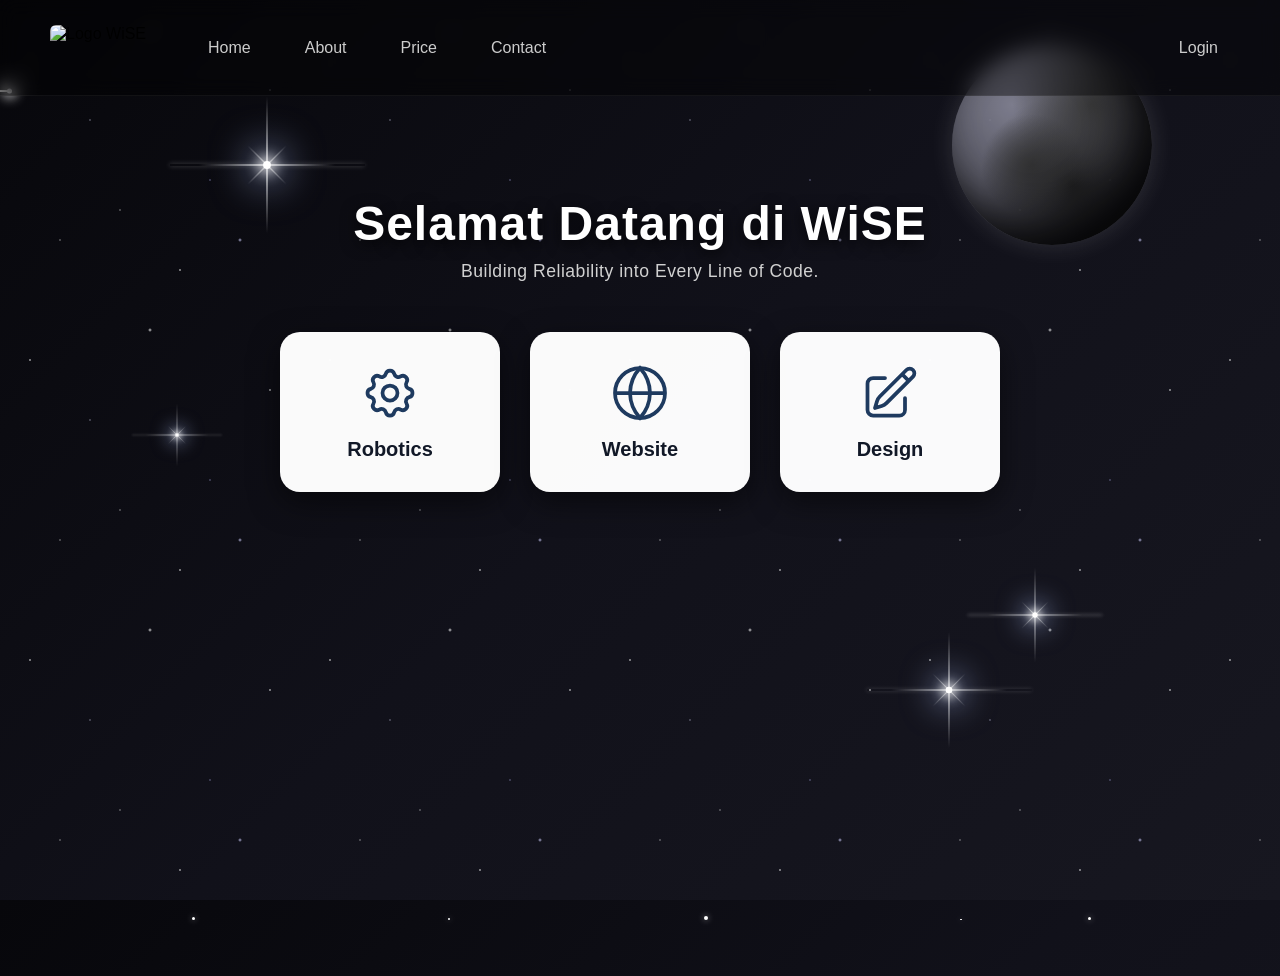
==== index.html @ 10d4422b "Add files via upload" ====
<!DOCTYPE html>
<html lang="id">
<head>
    <meta charset="UTF-8">
    <meta name="viewport" content="width=device-width, initial-scale=1.0">
    <title>Landing Page On Progress</title>
    <style>
        /* Mengatur dasar halaman */
        * {
            margin: 0;
            padding: 0;
            box-sizing: border-box;
            font-family: 'Segoe UI', Tahoma, Geneva, Verdana, sans-serif;
        }

        body {
            /* Latar belakang malam pekat */
            background: linear-gradient(135deg, #07070b 0%, #11111a 50%, #171720 100%);
            min-height: 100vh;
            position: relative;
            overflow: hidden; 
        }

        /* --- Latar Belakang Bintang Statis --- */
        .static-stars {
            position: absolute;
            top: 0; left: 0; width: 100%; height: 100%;
            z-index: 0;
            pointer-events: none;
            background-image: 
                radial-gradient(1.5px 1.5px at 10% 20%, #ffffff, rgba(0,0,0,0)),
                radial-gradient(1px 1px at 30% 40%, #e0e0ff, rgba(0,0,0,0)),
                radial-gradient(2px 2px at 50% 10%, #ffffff, rgba(0,0,0,0)),
                radial-gradient(1px 1px at 70% 60%, #c0c0ff, rgba(0,0,0,0)),
                radial-gradient(1.5px 1.5px at 90% 30%, #ffffff, rgba(0,0,0,0)),
                radial-gradient(1px 1px at 20% 80%, #ffffff, rgba(0,0,0,0)),
                radial-gradient(2px 2px at 80% 80%, #d0d0ff, rgba(0,0,0,0)),
                radial-gradient(1px 1px at 40% 70%, #ffffff, rgba(0,0,0,0)),
                radial-gradient(1.5px 1.5px at 60% 90%, #ffffff, rgba(0,0,0,0));
            background-repeat: repeat;
            background-size: 300px 300px;
            opacity: 0.8;
        }

        /* --- Bintang Terang (Lens Flare) Realistis dengan Animasi Floating --- */
        .bright-star {
            position: absolute;
            width: 150px;
            height: 150px;
            z-index: 0;
            pointer-events: none;
            animation: floatStar 5s ease-in-out infinite alternate;
        }
        .bright-star .core {
            position: absolute;
            top: 50%; left: 50%;
            transform: translate(-50%, -50%);
            width: 6px; height: 6px;
            background: #ffffff;
            border-radius: 50%;
            box-shadow: 0 0 10px 4px rgba(255, 255, 255, 0.9), 0 0 30px 10px rgba(180, 200, 255, 0.6);
        }
        .bright-star .rays {
            position: absolute;
            top: 50%; left: 50%;
            transform: translate(-50%, -50%);
            width: 100%; height: 1px;
            background: radial-gradient(circle, rgba(255,255,255,1) 0%, rgba(255,255,255,0) 70%);
            box-shadow: 0 0 4px rgba(255,255,255,0.4);
        }
        .bright-star .rays::after {
            content: ''; position: absolute; top: 0; left: 0;
            width: 100%; height: 100%; background: inherit; transform: rotate(90deg);
        }
        .bright-star .diagonal-rays {
            position: absolute;
            top: 50%; left: 50%;
            transform: translate(-50%, -50%) rotate(45deg);
            width: 40%; height: 1px;
            background: radial-gradient(circle, rgba(255,255,255,0.6) 0%, rgba(255,255,255,0) 70%);
        }
        .bright-star .diagonal-rays::after {
            content: ''; position: absolute; top: 0; left: 0;
            width: 100%; height: 100%; background: inherit; transform: rotate(90deg);
        }
        
        .bs-1 { top: 10%; left: 15%; transform: scale(1.3); animation-delay: 0s; }
        .bs-2 { top: 60%; left: 75%; transform: scale(0.9); animation-delay: 1.5s; }
        .bs-3 { bottom: 15%; right: 20%; transform: scale(1.1); animation-delay: 3s; }
        .bs-4 { top: 40%; left: 8%; transform: scale(0.6); animation-delay: 2s; }

        @keyframes floatStar {
            0% { transform: translateY(0px) scale(var(--s, 1)); }
            100% { transform: translateY(-15px) scale(var(--s, 1)); }
        }

        /* --- Elemen Bulan dengan Animasi Berputar --- */
        .moon {
            position: absolute;
            top: 5%; right: 10%;
            width: 200px; height: 200px;
            border-radius: 50%;
            background: 
                radial-gradient(circle at 30% 30%, transparent 0%, rgba(0,0,0,0.6) 80%),
                radial-gradient(circle at 40% 60%, #444 0%, transparent 30%),
                radial-gradient(circle at 70% 30%, #555 0%, transparent 40%),
                radial-gradient(circle at 60% 70%, #333 0%, transparent 50%),
                #888899; 
            box-shadow: inset -20px -20px 40px rgba(0, 0, 0, 0.9), 0 0 25px rgba(255, 255, 255, 0.15); 
            z-index: 0; pointer-events: none; opacity: 0.9;
            animation: rotateMoon 30s linear infinite; /* Animasi berputar */
        }

        @keyframes rotateMoon {
            0% { transform: rotate(0deg); }
            100% { transform: rotate(360deg); }
        }

        /* --- Animasi Bintang Jatuh --- */
        .shooting-star-container {
            position: absolute; top: 0; left: 0; width: 100%; height: 100%;
            z-index: 0; pointer-events: none;
        }
        .shooting-star {
            position: absolute; width: 140px; height: 1.5px;
            background: linear-gradient(90deg, rgba(255,255,255,0) 0%, rgba(255,255,255,1) 100%);
            border-radius: 999px; top: var(--start-y); left: var(--start-x);
            animation: shoot var(--duration) infinite linear; animation-delay: var(--delay);
        }
        .shooting-star::after {
            content: ''; position: absolute; top: 50%; right: 0; 
            transform: translateY(-50%); width: 5px; height: 5px;
            background: #fff; border-radius: 50%; box-shadow: 0 0 12px 4px rgba(255, 255, 255, 0.9);
        }
        .star-1 { --angle: 25deg; --start-x: -10%; --start-y: 10%; --duration: 2s; --delay: 0s; }
        .star-2 { --angle: 145deg; --start-x: 90%; --start-y: -10%; --duration: 2.5s; --delay: 1.2s; }
        .star-3 { --angle: 60deg; --start-x: 40%; --start-y: -10%; --duration: 1.8s; --delay: 2.5s; }
        .star-4 { --angle: 170deg; --start-x: 110%; --start-y: 40%; --duration: 3s; --delay: 0.8s; }

        @keyframes shoot {
            0% { transform: rotate(var(--angle)) translateX(0); opacity: 0; }
            10% { opacity: 1; }
            70% { opacity: 1; }
            100% { transform: rotate(var(--angle)) translateX(150vw); opacity: 0; }
        }

        /* --- Animasi Partikel Naik (Salju) --- */
        .snow-container {
            position: absolute; top: 0; left: 0; width: 100%; height: 100%;
            z-index: 0; pointer-events: none;
        }
        .snow {
            position: absolute; bottom: -20px; background: #ffffff;
            border-radius: 50%; box-shadow: 0 0 6px rgba(255, 255, 255, 0.6);
            animation: floatUp infinite linear;
        }
        @keyframes floatUp {
            0% { transform: translateY(0); opacity: 0; }
            10% { opacity: 0.5; }
            90% { opacity: 0.5; }
            100% { transform: translateY(-105vh); opacity: 0; }
        }
        .s1 { width: 3px; height: 3px; left: 15%; animation-duration: 12s; animation-delay: 0s; }
        .s2 { width: 2px; height: 2px; left: 35%; animation-duration: 16s; animation-delay: 4s; }
        .s3 { width: 4px; height: 4px; left: 55%; animation-duration: 14s; animation-delay: 2s; }
        .s4 { width: 1.5px; height: 1.5px; left: 75%; animation-duration: 18s; animation-delay: 7s; }
        .s5 { width: 3px; height: 3px; left: 85%; animation-duration: 13s; animation-delay: 1s; }

        /* --- Styling Header --- */
        header {
            position: relative; z-index: 10; display: flex; align-items: center;
            padding: 25px 50px; background: rgba(0, 0, 0, 0.4); 
            backdrop-filter: blur(10px); border-bottom: 1px solid rgba(255, 255, 255, 0.05);
        }
        
        .logo-img {
            height: 45px;
            width: auto;
            margin-right: 50px;
            cursor: pointer;
            border-radius: 6px;
            transition: transform 0.3s ease, box-shadow 0.3s ease;
        }
        .logo-img:hover {
            transform: scale(1.05);
            box-shadow: 0 0 15px rgba(255, 255, 255, 0.3);
        }

        .main-nav { display: flex; gap: 30px; }
        .login-nav { margin-left: auto; display: flex; }
        nav a { position: relative; padding: 8px 12px; color: #cccccc; text-decoration: none; font-size: 16px; font-weight: 500; transition: color 0.3s ease; cursor: pointer; }
        nav a::before, nav a::after { content: ''; position: absolute; width: 10px; height: 10px; opacity: 0; transition: all 0.3s ease; }
        nav a::before { top: 0; left: 0; border-top: 2px solid white; border-left: 2px solid white; }
        nav a::after { bottom: 0; right: 0; border-bottom: 2px solid white; border-right: 2px solid white; }
        nav a:hover { color: #ffffff; }
        nav a:hover::before { top: -4px; left: -4px; opacity: 1; }
        nav a:hover::after { bottom: -4px; right: -4px; opacity: 1; }

        /* --- KONTEN HERO & KARTU LAYANAN --- */
        .hero-section {
            position: relative;
            z-index: 1;
            text-align: center;
            color: white;
            padding-top: 100px;
        }

        .hero-section h1 {
            font-size: 3em;
            font-weight: 800;
            letter-spacing: 1px;
            text-shadow: 0 4px 15px rgba(0,0,0,0.8);
            margin-bottom: 10px;
        }

        .hero-section p.subtitle {
            color: #d1d1d1;
            font-size: 1.1em;
            letter-spacing: 0.5px;
            margin-bottom: 50px;
        }

        /* Container Kartu Pilihan */
        .services-container {
            display: flex;
            justify-content: center;
            align-items: center;
            gap: 30px;
            flex-wrap: wrap; 
            max-width: 900px;
            margin: 0 auto;
        }

        /* Desain Kartu (Glassmorphism & Interaktif) */
        .service-card {
            background: rgba(255, 255, 255, 0.98);
            width: 220px;
            height: 160px;
            border-radius: 20px;
            display: flex;
            flex-direction: column;
            align-items: center;
            justify-content: center;
            cursor: pointer;
            transition: all 0.4s cubic-bezier(0.175, 0.885, 0.32, 1.275); 
            box-shadow: 0 10px 30px rgba(0, 0, 0, 0.5);
            position: relative;
            overflow: hidden;
            border: 2px solid transparent;
        }

        .service-card svg {
            width: 60px;
            height: 60px;
            color: #1e3a5f; 
            margin-bottom: 15px;
            transition: all 0.4s ease;
        }

        .service-card h3 {
            color: #111827;
            font-size: 20px;
            font-weight: 800;
            z-index: 1;
        }

        .service-card:hover {
            transform: translateY(-12px) scale(1.03);
            border-color: rgba(255, 255, 255, 0.5);
            box-shadow: 0 20px 40px rgba(255, 255, 255, 0.15), 0 0 20px rgba(96, 239, 255, 0.2);
        }

        .service-card:hover svg {
            transform: scale(1.15) rotate(5deg);
            color: #2563eb; 
        }

        /* --- ELEMEN ASTRONOT DIPERBESAR 2X LIPAT LAGI (760px) --- */
        .astronaut {
            position: absolute;
            width: 700px; /* Diperbesar 2x lipat dari 380px */
            z-index: -20  ;
             left: 1200px;
             top: 452px;
            pointer-events: none;
            animation: floatAstronaut 6s ease-in-out infinite alternate;
        }

        .astronaut-left {
            bottom: -80px;
            left: -80px;
            transform: rotate(-10deg);
            animation-delay: 0s;
        }

        .astronaut-right {
            bottom: -80px;
            right: -80px;
            transform: rotate(10deg);
            animation-delay: 3s; 
        }

        @keyframes floatAstronaut {
            0% {
                transform: translateY(0px) rotate(var(--rot, -10deg));
            }
            100% {
                transform: translateY(-25px) rotate(calc(var(--rot, -10deg) + 5deg));
            }
        }

        /* --- Styling Pop-Up (Modal) --- */
        .modal-overlay {
            display: none; position: fixed; top: 0; left: 0; width: 100%; height: 100%;
            background: rgba(0, 0, 0, 0.7); backdrop-filter: blur(5px);
            z-index: 100; justify-content: center; align-items: center;
        }
        .modal-content {
            background: #1a1a1a; color: white; padding: 40px; border-radius: 12px;
            text-align: center; box-shadow: 0 10px 30px rgba(0,0,0,0.5);
            border: 1px solid #333; max-width: 400px; position: relative;
            animation: popIn 0.3s ease-out;
        }
        .modal-content h3 { margin-bottom: 15px; color: #ff4757; }
        .close-btn { position: absolute; top: 15px; right: 20px; font-size: 24px; cursor: pointer; color: #aaa; transition: color 0.3s; }
        .close-btn:hover { color: white; }
        @keyframes popIn { from { transform: scale(0.8); opacity: 0; } to { transform: scale(1); opacity: 1; } }
    </style>
</head>
<body>

    <!-- Animasi Latar Belakang -->
    <div class="static-stars"></div>
    
    <!-- Bintang (+) dengan Animasi Floating -->
    <div class="bright-star bs-1" style="--s: 1.3;"><div class="core"></div><div class="rays"></div><div class="diagonal-rays"></div></div>
    <div class="bright-star bs-2" style="--s: 0.9;"><div class="core"></div><div class="rays"></div><div class="diagonal-rays"></div></div>
    <div class="bright-star bs-3" style="--s: 1.1;"><div class="core"></div><div class="rays"></div><div class="diagonal-rays"></div></div>
    <div class="bright-star bs-4" style="--s: 0.6;"><div class="core"></div><div class="rays"></div><div class="diagonal-rays"></div></div>
    
    <!-- Bulan Berputar -->
    <div class="moon"></div>

    <div class="shooting-star-container">
        <div class="shooting-star star-1"></div><div class="shooting-star star-2"></div>
        <div class="shooting-star star-3"></div><div class="shooting-star star-4"></div>
    </div>
    <div class="snow-container">
        <div class="snow s1"></div><div class="snow s2"></div><div class="snow s3"></div>
        <div class="snow s4"></div><div class="snow s5"></div>
    </div>

    <!-- Elemen Gambar Astronot Jumbo (760px) di Kiri & Kanan Bawah -->
    <img src="WiSE (1).jpg" alt="Astronot Kiri" class="astronaut astronaut-left" style="--rot: -10deg;" onerror="this.style.display='none'">
    <img src="WiSE (2).jpg" alt="Astronot Kanan" class="astronaut astronaut-right" style="--rot: 10deg;" onerror="this.style.display='none'">

    <!-- Header / Navigasi -->
    <header>
        <img src="logo.jpg" alt="Logo WiSE" class="logo-img" onclick="showPopup()">
        <nav class="main-nav">
            <a onclick="showPopup()">Home</a>
            <a onclick="showPopup()">About</a>
            <a onclick="showPopup()">Price</a>
            <a onclick="showPopup()">Contact</a>
        </nav>
        <nav class="login-nav">
            <a onclick="showPopup()">Login</a>
        </nav>
    </header>

    <!-- Konten Tengah Utama -->
    <div class="hero-section">
        <h1>Selamat Datang di WiSE</h1>
        <p class="subtitle">Building Reliability into Every Line of Code.</p>
        
        <div class="services-container">
            <!-- Kartu 1: Robotics -->
            <div class="service-card" onclick="showPopup()">
                <svg xmlns="http://www.w3.org/2000/svg" fill="none" viewBox="0 0 24 24" stroke="currentColor" stroke-width="1.5">
                    <path stroke-linecap="round" stroke-linejoin="round" d="M10.325 4.317c.426-1.756 2.924-1.756 3.35 0a1.724 1.724 0 002.573 1.066c1.543-.94 3.31.826 2.37 2.37a1.724 1.724 0 001.065 2.572c1.756.426 1.756 2.924 0 3.35a1.724 1.724 0 00-1.066 2.573c.94 1.543-.826 3.31-2.37 2.37a1.724 1.724 0 00-2.572 1.065c-.426 1.756-2.924 1.756-3.35 0a1.724 1.724 0 00-2.573-1.066c-1.543.94-3.31-.826-2.37-2.37a1.724 1.724 0 00-1.065-2.572c-1.756-.426-1.756-2.924 0-3.35a1.724 1.724 0 001.066-2.573c-.94-1.543.826-3.31 2.37-2.37.996.608 2.296.07 2.572-1.065z" />
                    <path stroke-linecap="round" stroke-linejoin="round" d="M15 12a3 3 0 11-6 0 3 3 0 016 0z" />
                </svg>
                <h3>Robotics</h3>
            </div>

            <!-- Kartu 2: Website -->
            <div class="service-card" onclick="showPopup()">
                <svg xmlns="http://www.w3.org/2000/svg" fill="none" viewBox="0 0 24 24" stroke="currentColor" stroke-width="1.5">
                    <circle cx="12" cy="12" r="10"></circle>
                    <line x1="2" y1="12" x2="22" y2="12"></line>
                    <path d="M12 2a15.3 15.3 0 0 1 4 10 15.3 15.3 0 0 1-4 10 15.3 15.3 0 0 1-4-10 15.3 15.3 0 0 1 4-10z"></path>
                </svg>
                <h3>Website</h3>
            </div>

            <!-- Kartu 3: Design -->
            <div class="service-card" onclick="showPopup()">
                <svg xmlns="http://www.w3.org/2000/svg" fill="none" viewBox="0 0 24 24" stroke="currentColor" stroke-width="1.5">
                    <path stroke-linecap="round" stroke-linejoin="round" d="M16.862 4.487l1.687-1.688a1.875 1.875 0 112.652 2.652L10.582 16.07a4.5 4.5 0 01-1.897 1.13L6 18l.8-2.685a4.5 4.5 0 011.13-1.897l8.932-8.931zm0 0L19.5 7.125M18 14v4.75A2.25 2.25 0 0115.75 21H5.25A2.25 2.25 0 013 18.75V8.25A2.25 2.25 0 015.25 6H10" />
                </svg>
                <h3>Design</h3>
            </div>
        </div>
    </div>

    <!-- Pop-Up Modal -->
    <div class="modal-overlay" id="popupModal">
        <div class="modal-content">
            <span class="close-btn" onclick="closePopup()">&times;</span>
            <h3>Oops!</h3>
            <p>Halaman Belum Tersedia karena Website masih <strong>On progress</strong>.</p>
        </div>
    </div>

    <!-- Script JavaScript untuk Pop-Up -->
    <script>
        const modal = document.getElementById('popupModal');

        function showPopup() {
            modal.style.display = 'flex';
        }

        function closePopup() {
            modal.style.display = 'none';
        }

        window.onclick = function(event) {
            if (event.target === modal) {
                modal.style.display = 'none';
            }
        }
    </script>

</body>
</html>
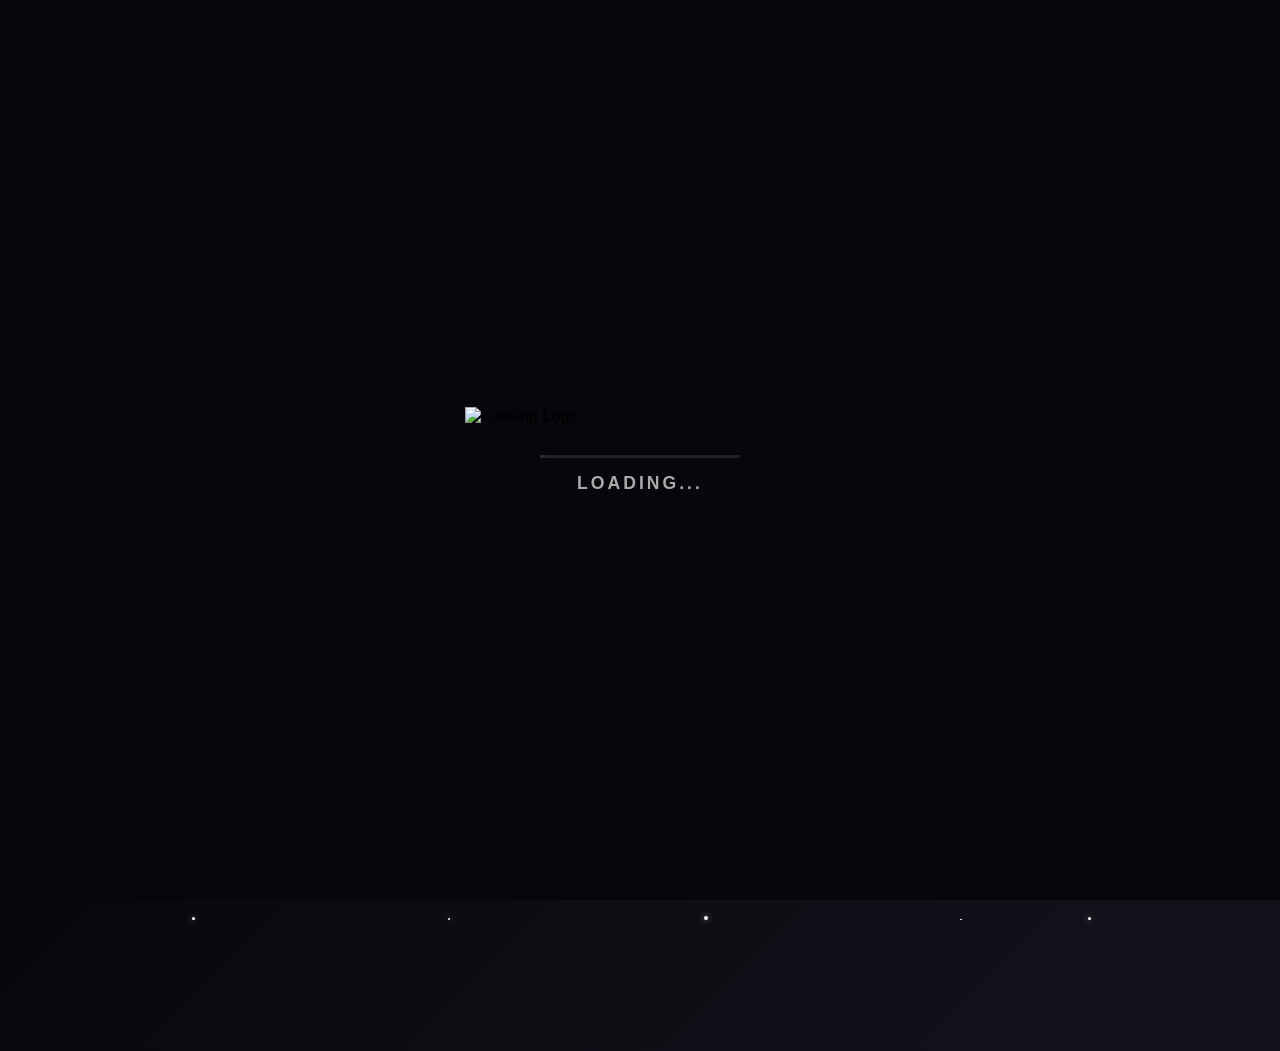
==== commit 23a97572: "Update print statement from 'Hello' to 'Goodbye'" ====
--- a/index.html
+++ b/index.html
@@ -3,7 +3,7 @@
 <head>
     <meta charset="UTF-8">
     <meta name="viewport" content="width=device-width, initial-scale=1.0">
-    <title>Landing Page On Progress</title>
+    <title>Landing Page - WiSE</title>
     <style>
         /* Mengatur dasar halaman */
         * {
@@ -11,22 +11,86 @@
             padding: 0;
             box-sizing: border-box;
             font-family: 'Segoe UI', Tahoma, Geneva, Verdana, sans-serif;
+            scroll-behavior: smooth;
         }
 
         body {
-            /* Latar belakang malam pekat */
             background: linear-gradient(135deg, #07070b 0%, #11111a 50%, #171720 100%);
             min-height: 100vh;
             position: relative;
-            overflow: hidden; 
+            overflow-x: hidden; 
+        }
+
+        /* --- ANIMASI LOADING (PRELOADER) --- */
+        #preloader {
+            position: fixed;
+            top: 0;
+            left: 0;
+            width: 100%;
+            height: 100%;
+            background-color: #07070b;
+            z-index: 99999;
+            display: flex;
+            flex-direction: column;
+            justify-content: center;
+            align-items: center;
+            transition: opacity 0.8s ease, visibility 0.8s ease;
+        }
+
+        .preloader-logo {
+            width: 350px;
+            max-width: 80%;
+            animation: pulseLogo 1.5s infinite alternate ease-in-out;
+        }
+
+        @keyframes pulseLogo {
+            0% { transform: scale(0.95); opacity: 0.8; }
+            100% { transform: scale(1.05); opacity: 1; }
+        }
+
+        .loader-line {
+            width: 200px;
+            height: 3px;
+            background: rgba(255, 255, 255, 0.1);
+            margin-top: 30px;
+            position: relative;
+            overflow: hidden;
+            border-radius: 5px;
+        }
+
+        .loader-line::after {
+            content: '';
+            position: absolute;
+            top: 0; left: -50%; width: 50%; height: 100%;
+            background: #60efff;
+            box-shadow: 0 0 10px #60efff;
+            animation: slideLine 1.5s infinite ease-in-out;
+        }
+
+        @keyframes slideLine {
+            0% { left: -50%; }
+            100% { left: 100%; }
+        }
+
+        .loading-text {
+            color: #aaaaaa;
+            margin-top: 15px;
+            font-size: 1.1em;
+            letter-spacing: 3px;
+            font-weight: 600;
+            animation: blinkText 1.5s infinite;
+        }
+
+        @keyframes blinkText {
+            0%, 100% { opacity: 1; }
+            50% { opacity: 0.4; }
         }
 
         /* --- Latar Belakang Bintang Statis --- */
         .static-stars {
             position: absolute;
             top: 0; left: 0; width: 100%; height: 100%;
-            z-index: 0;
-            pointer-events: none;
+            z-index: 0; pointer-events: none;
             background-image: 
                 radial-gradient(1.5px 1.5px at 10% 20%, #ffffff, rgba(0,0,0,0)),
                 radial-gradient(1px 1px at 30% 40%, #e0e0ff, rgba(0,0,0,0)),
@@ -44,28 +108,17 @@
 
         /* --- Bintang Terang (Lens Flare) Realistis dengan Animasi Floating --- */
         .bright-star {
-            position: absolute;
-            width: 150px;
-            height: 150px;
-            z-index: 0;
-            pointer-events: none;
-            animation: floatStar 5s ease-in-out infinite alternate;
+            position: absolute; width: 150px; height: 150px; z-index: 0;
+            pointer-events: none; animation: floatStar 5s ease-in-out infinite alternate;
         }
         .bright-star .core {
-            position: absolute;
-            top: 50%; left: 50%;
-            transform: translate(-50%, -50%);
-            width: 6px; height: 6px;
-            background: #ffffff;
-            border-radius: 50%;
+            position: absolute; top: 50%; left: 50%; transform: translate(-50%, -50%);
+            width: 6px; height: 6px; background: #ffffff; border-radius: 50%;
             box-shadow: 0 0 10px 4px rgba(255, 255, 255, 0.9), 0 0 30px 10px rgba(180, 200, 255, 0.6);
         }
         .bright-star .rays {
-            position: absolute;
-            top: 50%; left: 50%;
-            transform: translate(-50%, -50%);
-            width: 100%; height: 1px;
-            background: radial-gradient(circle, rgba(255,255,255,1) 0%, rgba(255,255,255,0) 70%);
+            position: absolute; top: 50%; left: 50%; transform: translate(-50%, -50%);
+            width: 100%; height: 1px; background: radial-gradient(circle, rgba(255,255,255,1) 0%, rgba(255,255,255,0) 70%);
             box-shadow: 0 0 4px rgba(255,255,255,0.4);
         }
         .bright-star .rays::after {
@@ -73,11 +126,8 @@
             width: 100%; height: 100%; background: inherit; transform: rotate(90deg);
         }
         .bright-star .diagonal-rays {
-            position: absolute;
-            top: 50%; left: 50%;
-            transform: translate(-50%, -50%) rotate(45deg);
-            width: 40%; height: 1px;
-            background: radial-gradient(circle, rgba(255,255,255,0.6) 0%, rgba(255,255,255,0) 70%);
+            position: absolute; top: 50%; left: 50%; transform: translate(-50%, -50%) rotate(45deg);
+            width: 40%; height: 1px; background: radial-gradient(circle, rgba(255,255,255,0.6) 0%, rgba(255,255,255,0) 70%);
         }
         .bright-star .diagonal-rays::after {
             content: ''; position: absolute; top: 0; left: 0;
@@ -96,10 +146,7 @@
 
         /* --- Elemen Bulan dengan Animasi Berputar --- */
         .moon {
-            position: absolute;
-            top: 5%; right: 10%;
-            width: 200px; height: 200px;
-            border-radius: 50%;
+            position: absolute; top: 5%; right: 10%; width: 150px; height: 150px; border-radius: 50%;
             background: 
                 radial-gradient(circle at 30% 30%, transparent 0%, rgba(0,0,0,0.6) 80%),
                 radial-gradient(circle at 40% 60%, #444 0%, transparent 30%),
@@ -108,7 +155,7 @@
                 #888899; 
             box-shadow: inset -20px -20px 40px rgba(0, 0, 0, 0.9), 0 0 25px rgba(255, 255, 255, 0.15); 
             z-index: 0; pointer-events: none; opacity: 0.9;
-            animation: rotateMoon 30s linear infinite; /* Animasi berputar */
+            animation: rotateMoon 30s linear infinite;
         }
 
         @keyframes rotateMoon {
@@ -118,8 +165,7 @@
 
         /* --- Animasi Bintang Jatuh --- */
         .shooting-star-container {
-            position: absolute; top: 0; left: 0; width: 100%; height: 100%;
-            z-index: 0; pointer-events: none;
+            position: absolute; top: 0; left: 0; width: 100%; height: 100%; z-index: 0; pointer-events: none;
         }
         .shooting-star {
             position: absolute; width: 140px; height: 1.5px;
@@ -128,8 +174,7 @@
             animation: shoot var(--duration) infinite linear; animation-delay: var(--delay);
         }
         .shooting-star::after {
-            content: ''; position: absolute; top: 50%; right: 0; 
-            transform: translateY(-50%); width: 5px; height: 5px;
+            content: ''; position: absolute; top: 50%; right: 0; transform: translateY(-50%); width: 5px; height: 5px;
             background: #fff; border-radius: 50%; box-shadow: 0 0 12px 4px rgba(255, 255, 255, 0.9);
         }
         .star-1 { --angle: 25deg; --start-x: -10%; --start-y: 10%; --duration: 2s; --delay: 0s; }
@@ -144,10 +189,9 @@
             100% { transform: rotate(var(--angle)) translateX(150vw); opacity: 0; }
         }
 
-        /* --- Animasi Partikel Naik (Salju) --- */
+        /* --- Animasi Partikel Salju --- */
         .snow-container {
-            position: absolute; top: 0; left: 0; width: 100%; height: 100%;
-            z-index: 0; pointer-events: none;
+            position: absolute; top: 0; left: 0; width: 100%; height: 100%; z-index: 0; pointer-events: none;
         }
         .snow {
             position: absolute; bottom: -20px; background: #ffffff;
@@ -169,24 +213,19 @@
         /* --- Styling Header --- */
         header {
             position: relative; z-index: 10; display: flex; align-items: center;
-            padding: 25px 50px; background: rgba(0, 0, 0, 0.4); 
+            padding: 20px 50px; background: rgba(0, 0, 0, 0.4); 
             backdrop-filter: blur(10px); border-bottom: 1px solid rgba(255, 255, 255, 0.05);
         }
         
         .logo-img {
-            height: 45px;
-            width: auto;
-            margin-right: 50px;
-            cursor: pointer;
-            border-radius: 6px;
-            transition: transform 0.3s ease, box-shadow 0.3s ease;
+            height: 60px; width: auto; cursor: pointer;
+            border-radius: 6px; transition: transform 0.3s ease, box-shadow 0.3s ease;
         }
         .logo-img:hover {
-            transform: scale(1.05);
-            box-shadow: 0 0 15px rgba(255, 255, 255, 0.3);
-        }
-
-        .main-nav { display: flex; gap: 30px; }
+            transform: scale(1.1); box-shadow: 0 0 15px rgba(255, 255, 255, 0.3);
+        }
+
+        .main-nav { display: flex; gap: 30px; margin-left: 30px; }
         .login-nav { margin-left: auto; display: flex; }
         nav a { position: relative; padding: 8px 12px; color: #cccccc; text-decoration: none; font-size: 16px; font-weight: 500; transition: color 0.3s ease; cursor: pointer; }
         nav a::before, nav a::after { content: ''; position: absolute; width: 10px; height: 10px; opacity: 0; transition: all 0.3s ease; }
@@ -196,149 +235,116 @@
         nav a:hover::before { top: -4px; left: -4px; opacity: 1; }
         nav a:hover::after { bottom: -4px; right: -4px; opacity: 1; }
 
-        /* --- KONTEN HERO & KARTU LAYANAN --- */
+        /* --- KONTEN HERO --- */
         .hero-section {
-            position: relative;
-            z-index: 1;
+            position: relative; z-index: 1; text-align: center; color: white; padding-top: 80px; padding-bottom: 80px;
+        }
+
+        .hero-section h1 {
+            font-size: 3.8em; font-weight: 800; letter-spacing: 1.5px;
+            text-shadow: 0 4px 15px rgba(0,0,0,0.8); margin-bottom: 10px;
+        }
+
+        .hero-section p.subtitle {
+            color: #d1d1d1; font-size: 1.4em; letter-spacing: 0.5px; margin-bottom: 60px;
+        }
+
+        /* --- DESAIN KARTU LAYANAN --- */
+        .services-container {
+            display: flex; justify-content: center; align-items: center;
+            gap: 40px; flex-wrap: wrap; max-width: 1200px; margin: 0 auto;
+        }
+
+        .service-card {
+            background: rgba(255, 255, 255, 0.95);
+            backdrop-filter: blur(8px);
+            width: 320px; 
+            height: 260px;
+            border-radius: 24px;
+            display: flex; flex-direction: column; align-items: center; justify-content: flex-start;
+            padding: 40px 25px;
             text-align: center;
-            color: white;
-            padding-top: 100px;
-        }
-
-        .hero-section h1 {
-            font-size: 3em;
-            font-weight: 800;
-            letter-spacing: 1px;
-            text-shadow: 0 4px 15px rgba(0,0,0,0.8);
-            margin-bottom: 10px;
-        }
-
-        .hero-section p.subtitle {
-            color: #d1d1d1;
-            font-size: 1.1em;
-            letter-spacing: 0.5px;
-            margin-bottom: 50px;
-        }
-
-        /* Container Kartu Pilihan */
-        .services-container {
-            display: flex;
-            justify-content: center;
-            align-items: center;
-            gap: 30px;
-            flex-wrap: wrap; 
-            max-width: 900px;
-            margin: 0 auto;
-        }
-
-        /* Desain Kartu (Glassmorphism & Interaktif) */
-        .service-card {
-            background: rgba(255, 255, 255, 0.98);
-            width: 220px;
-            height: 160px;
-            border-radius: 20px;
-            display: flex;
-            flex-direction: column;
-            align-items: center;
-            justify-content: center;
-            cursor: pointer;
+            cursor: pointer; 
             transition: all 0.4s cubic-bezier(0.175, 0.885, 0.32, 1.275); 
-            box-shadow: 0 10px 30px rgba(0, 0, 0, 0.5);
-            position: relative;
-            overflow: hidden;
-            border: 2px solid transparent;
+            box-shadow: 0 15px 35px rgba(0, 0, 0, 0.4), inset 0 0 0 1px rgba(255,255,255,0.8); 
+            position: relative; overflow: hidden; 
         }
 
         .service-card svg {
-            width: 60px;
-            height: 60px;
-            color: #1e3a5f; 
-            margin-bottom: 15px;
+            width: 65px; height: 65px; color: #1e3a5f; margin-bottom: 20px; 
             transition: all 0.4s ease;
         }
 
         .service-card h3 {
-            color: #111827;
-            font-size: 20px;
-            font-weight: 800;
-            z-index: 1;
+            color: #111827; font-size: 22px; font-weight: 800; z-index: 1; margin-bottom: 12px;
+        }
+
+        .service-card p.card-desc {
+            color: #4b5563;
+            font-size: 14px;
+            line-height: 1.6;
+            font-weight: 500;
         }
 
         .service-card:hover {
-            transform: translateY(-12px) scale(1.03);
-            border-color: rgba(255, 255, 255, 0.5);
-            box-shadow: 0 20px 40px rgba(255, 255, 255, 0.15), 0 0 20px rgba(96, 239, 255, 0.2);
+            transform: translateY(-12px); 
+            background: #ffffff;
+            box-shadow: 0 25px 45px rgba(0, 0, 0, 0.6), 0 0 25px rgba(96, 239, 255, 0.3);
         }
 
         .service-card:hover svg {
-            transform: scale(1.15) rotate(5deg);
-            color: #2563eb; 
-        }
-
-        /* --- ELEMEN ASTRONOT DIPERBESAR 2X LIPAT LAGI (760px) --- */
+            transform: scale(1.15) translateY(-5px); color: #2563eb; 
+        }
+
+        /* --- ELEMEN ASTRONOT --- */
         .astronaut {
             position: absolute;
-            width: 700px; /* Diperbesar 2x lipat dari 380px */
-            z-index: -20  ;
-             left: 1200px;
-             top: 452px;
+            width: 800px;
+            z-index: -20;
+            left: 1200px;
+            top: 452px;
             pointer-events: none;
             animation: floatAstronaut 6s ease-in-out infinite alternate;
         }
 
         .astronaut-left {
-            bottom: -80px;
-            left: -80px;
-            transform: rotate(-10deg);
-            animation-delay: 0s;
+            bottom: -80px; left: 10px; transform: rotate(-10deg); animation-delay: 0s;
         }
 
         .astronaut-right {
-            bottom: -80px;
-            right: -80px;
-            transform: rotate(10deg);
-            animation-delay: 3s; 
+            bottom: -80px; right: -80px; transform: rotate(10deg); animation-delay: 3s; 
         }
 
         @keyframes floatAstronaut {
-            0% {
-                transform: translateY(0px) rotate(var(--rot, -10deg));
-            }
-            100% {
-                transform: translateY(-25px) rotate(calc(var(--rot, -10deg) + 5deg));
-            }
-        }
-
-        /* --- Styling Pop-Up (Modal) --- */
-        .modal-overlay {
-            display: none; position: fixed; top: 0; left: 0; width: 100%; height: 100%;
-            background: rgba(0, 0, 0, 0.7); backdrop-filter: blur(5px);
-            z-index: 100; justify-content: center; align-items: center;
-        }
-        .modal-content {
-            background: #1a1a1a; color: white; padding: 40px; border-radius: 12px;
-            text-align: center; box-shadow: 0 10px 30px rgba(0,0,0,0.5);
-            border: 1px solid #333; max-width: 400px; position: relative;
-            animation: popIn 0.3s ease-out;
-        }
-        .modal-content h3 { margin-bottom: 15px; color: #ff4757; }
-        .close-btn { position: absolute; top: 15px; right: 20px; font-size: 24px; cursor: pointer; color: #aaa; transition: color 0.3s; }
-        .close-btn:hover { color: white; }
-        @keyframes popIn { from { transform: scale(0.8); opacity: 0; } to { transform: scale(1); opacity: 1; } }
+            0% { transform: translateY(0px) rotate(var(--rot, -10deg)); }
+            100% { transform: translateY(-25px) rotate(calc(var(--rot, -10deg) + 5deg)); }
+            
+        }
+        body {
+            background: linear-gradient(135deg, #07070b 0%, #11111a 50%, #171720 100%);
+            min-height: 100vh;
+            position: relative;
+            overflow: hidden; /* Ubah dari overflow-x: hidden menjadi overflow: hidden agar tidak bisa di-scroll */
+        }
     </style>
 </head>
 <body>
 
+    <!-- LAYER PRELOADER LOADING -->
+    <div id="preloader">
+        <img src="image_c4e707.png" alt="Loading Logo" class="preloader-logo">
+        <div class="loader-line"></div>
+        <div class="loading-text">LOADING...</div>
+    </div>
+
     <!-- Animasi Latar Belakang -->
     <div class="static-stars"></div>
     
-    <!-- Bintang (+) dengan Animasi Floating -->
     <div class="bright-star bs-1" style="--s: 1.3;"><div class="core"></div><div class="rays"></div><div class="diagonal-rays"></div></div>
     <div class="bright-star bs-2" style="--s: 0.9;"><div class="core"></div><div class="rays"></div><div class="diagonal-rays"></div></div>
     <div class="bright-star bs-3" style="--s: 1.1;"><div class="core"></div><div class="rays"></div><div class="diagonal-rays"></div></div>
     <div class="bright-star bs-4" style="--s: 0.6;"><div class="core"></div><div class="rays"></div><div class="diagonal-rays"></div></div>
     
-    <!-- Bulan Berputar -->
     <div class="moon"></div>
 
     <div class="shooting-star-container">
@@ -350,21 +356,23 @@
         <div class="snow s4"></div><div class="snow s5"></div>
     </div>
 
-    <!-- Elemen Gambar Astronot Jumbo (760px) di Kiri & Kanan Bawah -->
+    <!-- Elemen Gambar Astronot -->
     <img src="WiSE (1).jpg" alt="Astronot Kiri" class="astronaut astronaut-left" style="--rot: -10deg;" onerror="this.style.display='none'">
     <img src="WiSE (2).jpg" alt="Astronot Kanan" class="astronaut astronaut-right" style="--rot: 10deg;" onerror="this.style.display='none'">
 
     <!-- Header / Navigasi -->
-    <header>
-        <img src="logo.jpg" alt="Logo WiSE" class="logo-img" onclick="showPopup()">
+    <header id="home">
+        <a href="index.html">
+            <img src="logo.png" alt="Logo WiSE" class="logo-img">
+        </a>
         <nav class="main-nav">
-            <a onclick="showPopup()">Home</a>
-            <a onclick="showPopup()">About</a>
-            <a onclick="showPopup()">Price</a>
-            <a onclick="showPopup()">Contact</a>
+            <a href="index.html">Home</a>
+            <a href="about.html">About</a>
+            <a href="price.html">Price</a>
+            <a href="contact.html">Contact</a>
         </nav>
         <nav class="login-nav">
-            <a onclick="showPopup()">Login</a>
+            <a href="login.html">Login</a>
         </nav>
     </header>
 
@@ -372,64 +380,51 @@
     <div class="hero-section">
         <h1>Selamat Datang di WiSE</h1>
         <p class="subtitle">Building Reliability into Every Line of Code.</p>
+        <p class="subtitle">When Yh.</p>
         
         <div class="services-container">
             <!-- Kartu 1: Robotics -->
-            <div class="service-card" onclick="showPopup()">
+            <div class="service-card" onclick="window.location.href='pesanan.html'">
                 <svg xmlns="http://www.w3.org/2000/svg" fill="none" viewBox="0 0 24 24" stroke="currentColor" stroke-width="1.5">
                     <path stroke-linecap="round" stroke-linejoin="round" d="M10.325 4.317c.426-1.756 2.924-1.756 3.35 0a1.724 1.724 0 002.573 1.066c1.543-.94 3.31.826 2.37 2.37a1.724 1.724 0 001.065 2.572c1.756.426 1.756 2.924 0 3.35a1.724 1.724 0 00-1.066 2.573c.94 1.543-.826 3.31-2.37 2.37a1.724 1.724 0 00-2.572 1.065c-.426 1.756-2.924 1.756-3.35 0a1.724 1.724 0 00-2.573-1.066c-1.543.94-3.31-.826-2.37-2.37a1.724 1.724 0 00-1.065-2.572c-1.756-.426-1.756-2.924 0-3.35a1.724 1.724 0 001.066-2.573c-.94-1.543.826-3.31 2.37-2.37.996.608 2.296.07 2.572-1.065z" />
                     <path stroke-linecap="round" stroke-linejoin="round" d="M15 12a3 3 0 11-6 0 3 3 0 016 0z" />
                 </svg>
                 <h3>Robotics</h3>
+                <p class="card-desc">Inovasi cerdas di bidang otomasi dan robotika untuk efisiensi masa depan.</p>
             </div>
 
             <!-- Kartu 2: Website -->
-            <div class="service-card" onclick="showPopup()">
+            <div class="service-card" onclick="window.location.href='pesanan.html'">
                 <svg xmlns="http://www.w3.org/2000/svg" fill="none" viewBox="0 0 24 24" stroke="currentColor" stroke-width="1.5">
                     <circle cx="12" cy="12" r="10"></circle>
                     <line x1="2" y1="12" x2="22" y2="12"></line>
                     <path d="M12 2a15.3 15.3 0 0 1 4 10 15.3 15.3 0 0 1-4 10 15.3 15.3 0 0 1-4-10 15.3 15.3 0 0 1 4-10z"></path>
                 </svg>
                 <h3>Website</h3>
+                <p class="card-desc">Pengembangan solusi digital interaktif yang fungsional dan terpercaya.</p>
             </div>
 
-            <!-- Kartu 3: Design -->
-            <div class="service-card" onclick="showPopup()">
+           
+            <div class="service-card" onclick="window.location.href='pesanan.html'">
                 <svg xmlns="http://www.w3.org/2000/svg" fill="none" viewBox="0 0 24 24" stroke="currentColor" stroke-width="1.5">
                     <path stroke-linecap="round" stroke-linejoin="round" d="M16.862 4.487l1.687-1.688a1.875 1.875 0 112.652 2.652L10.582 16.07a4.5 4.5 0 01-1.897 1.13L6 18l.8-2.685a4.5 4.5 0 011.13-1.897l8.932-8.931zm0 0L19.5 7.125M18 14v4.75A2.25 2.25 0 0115.75 21H5.25A2.25 2.25 0 013 18.75V8.25A2.25 2.25 0 015.25 6H10" />
                 </svg>
                 <h3>Design</h3>
+                <p class="card-desc">Visualisasi ide dan antarmuka pengguna yang estetis dan berpusat pada kenyamanan.</p>
             </div>
         </div>
     </div>
 
-    <!-- Pop-Up Modal -->
-    <div class="modal-overlay" id="popupModal">
-        <div class="modal-content">
-            <span class="close-btn" onclick="closePopup()">&times;</span>
-            <h3>Oops!</h3>
-            <p>Halaman Belum Tersedia karena Website masih <strong>On progress</strong>.</p>
-        </div>
-    </div>
-
-    <!-- Script JavaScript untuk Pop-Up -->
+
     <script>
-        const modal = document.getElementById('popupModal');
-
-        function showPopup() {
-            modal.style.display = 'flex';
-        }
-
-        function closePopup() {
-            modal.style.display = 'none';
-        }
-
-        window.onclick = function(event) {
-            if (event.target === modal) {
-                modal.style.display = 'none';
-            }
-        }
+        window.addEventListener('load', function() {
+            const preloader = document.getElementById('preloader');
+            setTimeout(function() {
+                preloader.style.opacity = '0';
+                preloader.style.visibility = 'hidden';
+            }, 2500); 
+        });
     </script>
 
 </body>
-</html>+</html>
